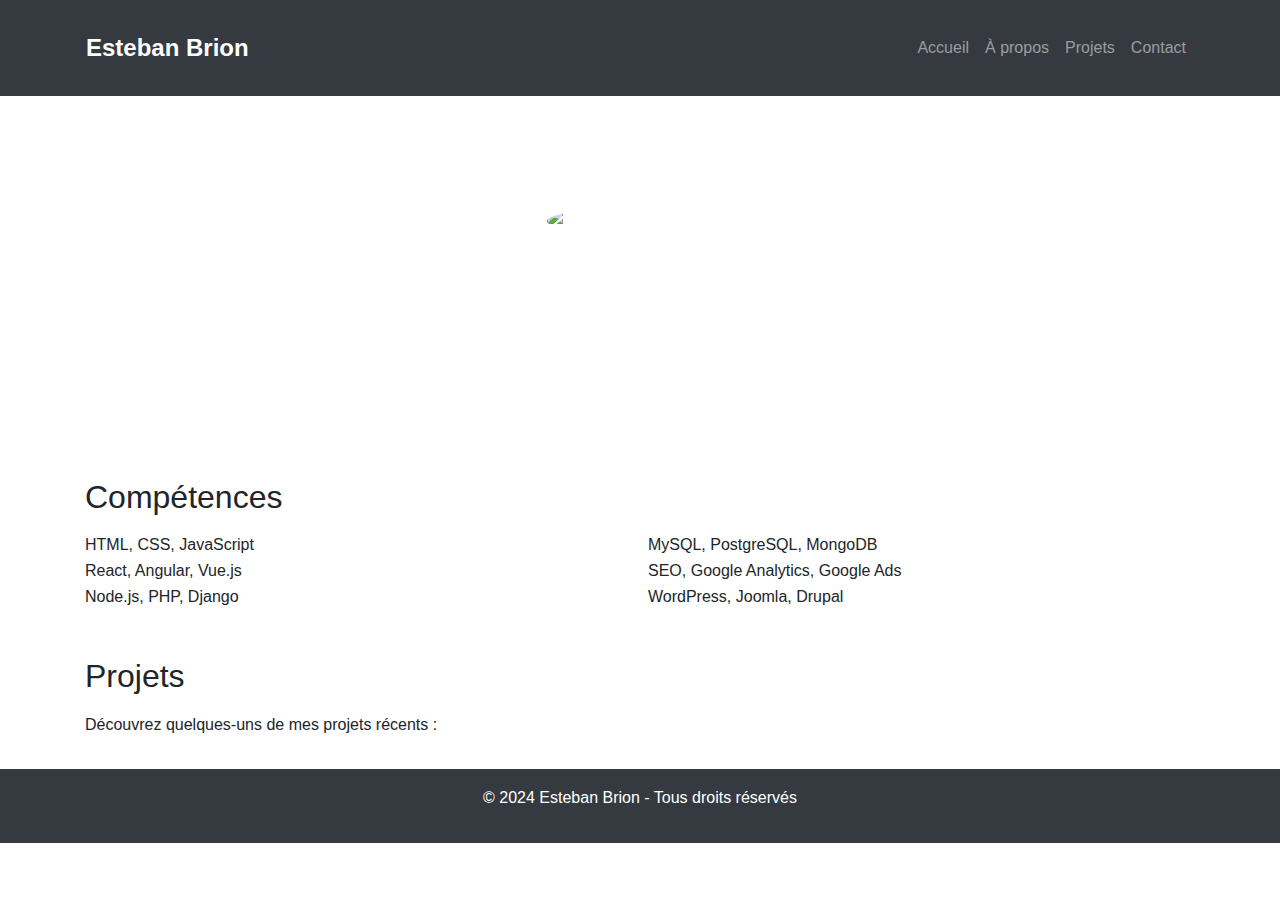
==== index.html @ 4d82ace0 "index update" ====
<!DOCTYPE html>
<html lang="en">
<head>
    <meta charset="UTF-8">
    <meta name="viewport" content="width=device-width, initial-scale=1.0">
    <title>Esteban Brion - Développeur Web & Marketing Digital</title>
    <link rel="stylesheet" href="https://stackpath.bootstrapcdn.com/bootstrap/4.5.2/css/bootstrap.min.css">
    <link rel="stylesheet" href="assets/css/styles.css">
</head>
<body>
    <header class="bg-dark text-white text-center py-3">
        <nav class="navbar navbar-expand-md navbar-dark bg-dark container">
            <a class="navbar-brand" href="index.html">Esteban Brion</a>
            <button class="navbar-toggler" type="button" data-toggle="collapse" data-target="#navbarNav">
                <span class="navbar-toggler-icon"></span>
            </button>
            <div class="collapse navbar-collapse" id="navbarNav">
                <ul class="navbar-nav ml-auto">
                    <li class="nav-item"><a class="nav-link" href="index.html">Accueil</a></li>
                    <li class="nav-item"><a class="nav-link" href="about.html">À propos</a></li>
                    <li class="nav-item"><a class="nav-link" href="projects.html">Projets</a></li>
                    <li class="nav-item"><a class="nav-link" href="contact.html">Contact</a></li>
                </ul>
            </div>
        </nav>
    </header>
    <main class="container mt-5">
        <section id="intro" class="text-center">
            <img src="assets/images/profile.jpg" alt="Photo de Esteban Brion" class="profile-img">
            <h1>Esteban Brion</h1>
            <p class="lead">Développeur Web & Marketing Digital</p>
        </section>
        <section id="skills" class="mt-5">
            <h2>Compétences</h2>
            <ul class="list-unstyled">
                <li>HTML, CSS, JavaScript</li>
                <li>React, Angular, Vue.js</li>
                <li>Node.js, PHP, Django</li>
                <li>MySQL, PostgreSQL, MongoDB</li>
                <li>SEO, Google Analytics, Google Ads</li>
                <li>WordPress, Joomla, Drupal</li>
            </ul>
        </section>
        <section id="projects" class="mt-5">
            <h2>Projets</h2>
            <p>Découvrez quelques-uns de mes projets récents :</p>
            <!-- Ajoutez des cartes de projet ou des liens vers vos projets ici -->
        </section>
    </main>
    <footer class="bg-dark text-white text-center py-3">
        <p>© 2024 Esteban Brion - Tous droits réservés</p>
    </footer>
    <script src="https://code.jquery.com/jquery-3.5.1.slim.min.js"></script>
    <script src="https://cdn.jsdelivr.net/npm/@popperjs/core@2.5.2/dist/umd/popper.min.js"></script>
    <script src="https://stackpath.bootstrapcdn.com/bootstrap/4.5.2/js/bootstrap.min.js"></script>
</body>
</html>
---- assets/css/styles.css ----
body {
    font-family: 'Arial', sans-serif;
    line-height: 1.6;
}

header {
    margin-bottom: 2rem;
}

h1, h2 {
    margin-bottom: 1rem;
}

.navbar-brand {
    font-size: 1.5rem;
    font-weight: bold;
}

#intro {
    background: url('assets/images/profile.jpg') no-repeat center center/cover;
    color: white;
    padding: 4rem 0;
    text-align: center;
}

.profile-img {
    width: 150px;
    height: 150px;
    border-radius: 50%;
    margin-bottom: 20px;
}


#skills ul {
    column-count: 2;
}

#projects .project {
    border: 1px solid #ccc;
    padding: 1rem;
    margin-bottom: 1rem;
}

footer {
    margin-top: 2rem;
}

button {
    background: #333;
    color: #fff;
    border: none;
    padding: 0.5rem 1rem;
    cursor: pointer;
}

button:hover {
    background: #555;
}
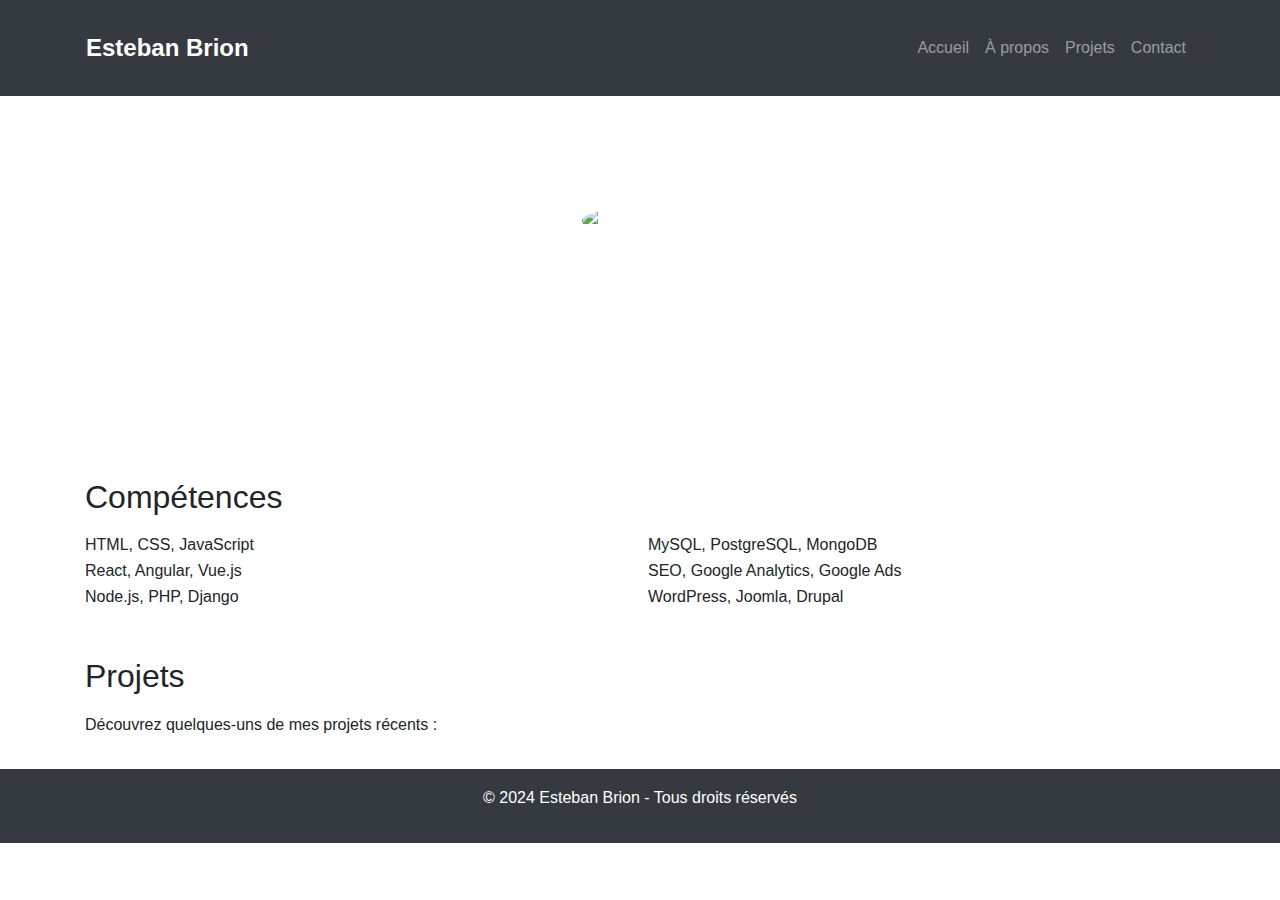
==== commit 6c4d87cd: "Ajout de la photo de profil et ajustement de la taille" ====
--- a/index.html
+++ b/index.html
@@ -26,7 +26,7 @@
     </header>
     <main class="container mt-5">
         <section id="intro" class="text-center">
-            <img src="assets/images/profile.jpg" alt="Photo de Esteban Brion" class="profile-img">
+            <img src="assets/images/profile.jpg" alt="Esteban Brion" class="profile-img">
             <h1>Esteban Brion</h1>
             <p class="lead">Développeur Web & Marketing Digital</p>
         </section>
@@ -52,6 +52,6 @@
     </footer>
     <script src="https://code.jquery.com/jquery-3.5.1.slim.min.js"></script>
     <script src="https://cdn.jsdelivr.net/npm/@popperjs/core@2.5.2/dist/umd/popper.min.js"></script>
-    <script src="https://stackpath.bootstrapcdn.com/bootstrap/4.5.2/js/bootstrap.min.js"></script>
+    <script src="https://stackpath.bootstrap.com/bootstrap/4.5.2/js/bootstrap.min.js"></script>
 </body>
 </html>
--- a/assets/css/styles.css
+++ b/assets/css/styles.css
@@ -17,19 +17,17 @@
 }
 
 #intro {
-    background: url('assets/images/profile.jpg') no-repeat center center/cover;
     color: white;
     padding: 4rem 0;
     text-align: center;
 }
 
 .profile-img {
-    width: 150px;
-    height: 150px;
+    width: 100px;  /* Réduisez la taille de l'image */
+    height: 100px; /* Réduisez la taille de l'image */
     border-radius: 50%;
     margin-bottom: 20px;
 }
-
 
 #skills ul {
     column-count: 2;
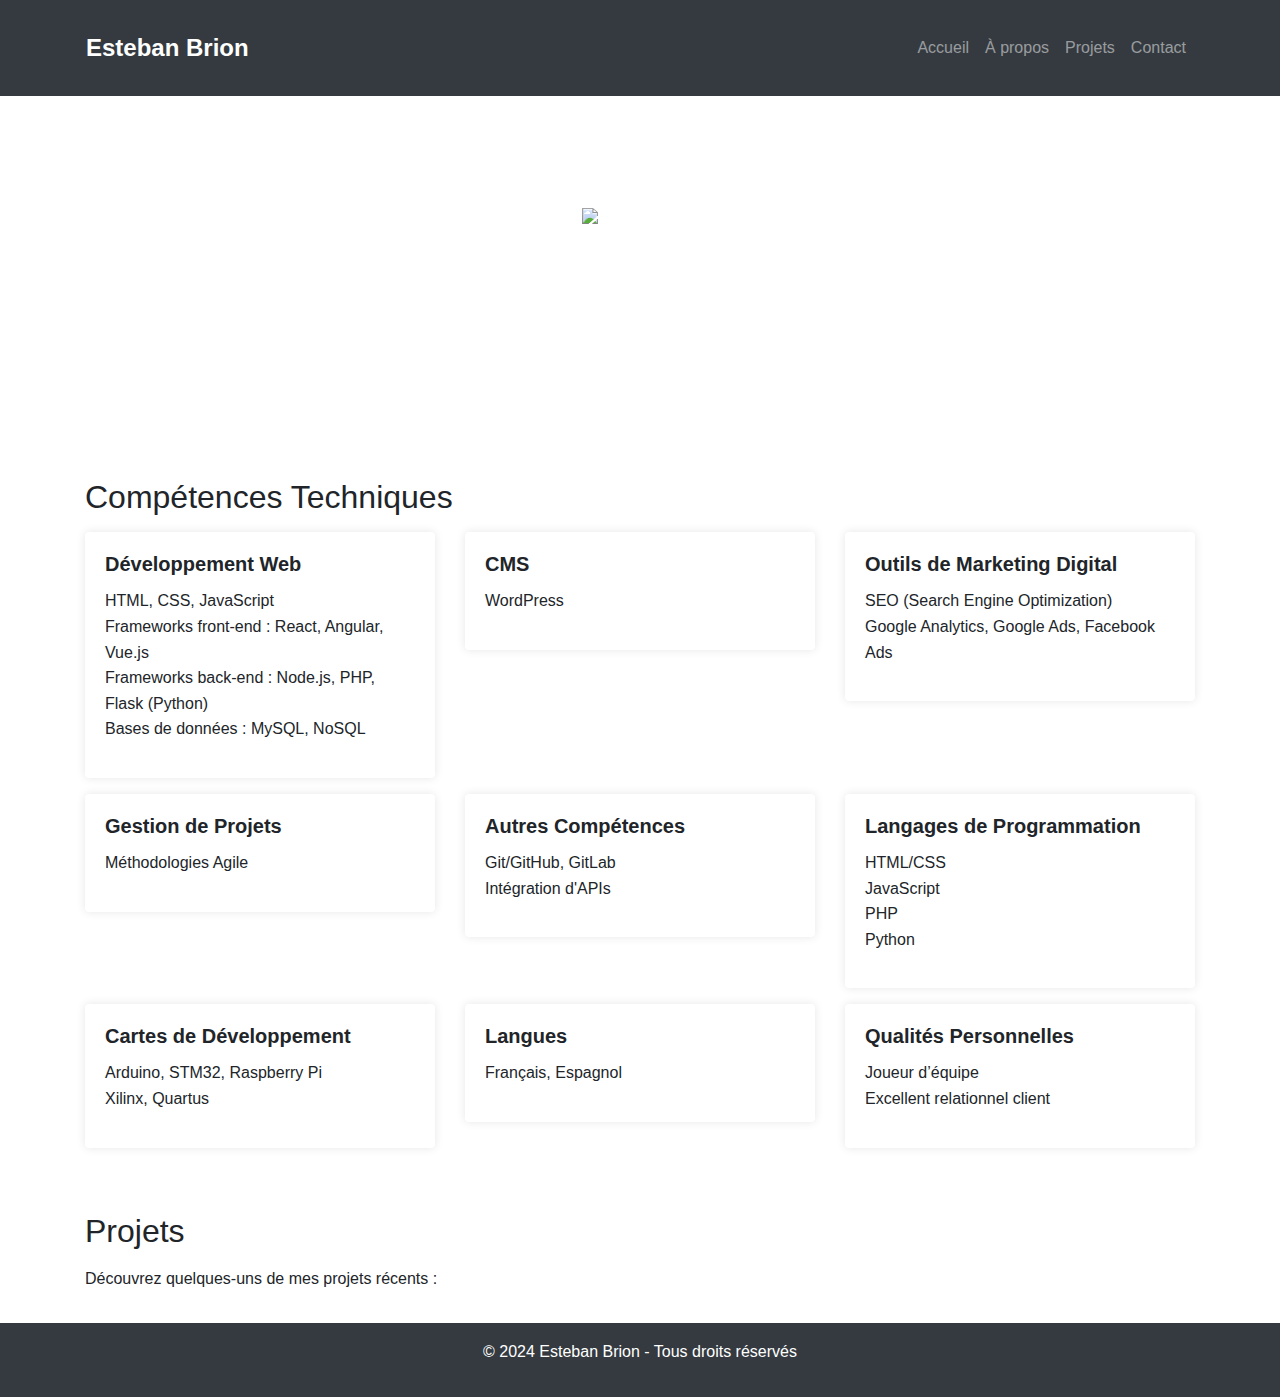
==== commit 6b19805d: "changes" ====
--- a/index.html
+++ b/index.html
@@ -31,15 +31,109 @@
             <p class="lead">Développeur Web & Marketing Digital</p>
         </section>
         <section id="skills" class="mt-5">
-            <h2>Compétences</h2>
-            <ul class="list-unstyled">
-                <li>HTML, CSS, JavaScript</li>
-                <li>React, Angular, Vue.js</li>
-                <li>Node.js, PHP, Django</li>
-                <li>MySQL, PostgreSQL, MongoDB</li>
-                <li>SEO, Google Analytics, Google Ads</li>
-                <li>WordPress, Joomla, Drupal</li>
-            </ul>
+            <h2>Compétences Techniques</h2>
+            <div class="row">
+                <div class="col-md-4 mb-3">
+                    <div class="card">
+                        <div class="card-body">
+                            <h5 class="card-title">Développement Web</h5>
+                            <ul class="list-unstyled">
+                                <li>HTML, CSS, JavaScript</li>
+                                <li>Frameworks front-end : React, Angular, Vue.js</li>
+                                <li>Frameworks back-end : Node.js, PHP, Flask (Python)</li>
+                                <li>Bases de données : MySQL, NoSQL</li>
+                            </ul>
+                        </div>
+                    </div>
+                </div>
+                <div class="col-md-4 mb-3">
+                    <div class="card">
+                        <div class="card-body">
+                            <h5 class="card-title">CMS</h5>
+                            <ul class="list-unstyled">
+                                <li>WordPress</li>
+                            </ul>
+                        </div>
+                    </div>
+                </div>
+                <div class="col-md-4 mb-3">
+                    <div class="card">
+                        <div class="card-body">
+                            <h5 class="card-title">Outils de Marketing Digital</h5>
+                            <ul class="list-unstyled">
+                                <li>SEO (Search Engine Optimization)</li>
+                                <li>Google Analytics, Google Ads, Facebook Ads</li>
+                            </ul>
+                        </div>
+                    </div>
+                </div>
+                <div class="col-md-4 mb-3">
+                    <div class="card">
+                        <div class="card-body">
+                            <h5 class="card-title">Gestion de Projets</h5>
+                            <ul class="list-unstyled">
+                                <li>Méthodologies Agile</li>
+                            </ul>
+                        </div>
+                    </div>
+                </div>
+                <div class="col-md-4 mb-3">
+                    <div class="card">
+                        <div class="card-body">
+                            <h5 class="card-title">Autres Compétences</h5>
+                            <ul class="list-unstyled">
+                                <li>Git/GitHub, GitLab</li>
+                                <li>Intégration d'APIs</li>
+                            </ul>
+                        </div>
+                    </div>
+                </div>
+                <div class="col-md-4 mb-3">
+                    <div class="card">
+                        <div class="card-body">
+                            <h5 class="card-title">Langages de Programmation</h5>
+                            <ul class="list-unstyled">
+                                <li>HTML/CSS</li>
+                                <li>JavaScript</li>
+                                <li>PHP</li>
+                                <li>Python</li>
+                            </ul>
+                        </div>
+                    </div>
+                </div>
+                <div class="col-md-4 mb-3">
+                    <div class="card">
+                        <div class="card-body">
+                            <h5 class="card-title">Cartes de Développement</h5>
+                            <ul class="list-unstyled">
+                                <li>Arduino, STM32, Raspberry Pi</li>
+                                <li>Xilinx, Quartus</li>
+                            </ul>
+                        </div>
+                    </div>
+                </div>
+                <div class="col-md-4 mb-3">
+                    <div class="card">
+                        <div class="card-body">
+                            <h5 class="card-title">Langues</h5>
+                            <ul class="list-unstyled">
+                                <li>Français, Espagnol</li>
+                            </ul>
+                        </div>
+                    </div>
+                </div>
+                <div class="col-md-4 mb-3">
+                    <div class="card">
+                        <div class="card-body">
+                            <h5 class="card-title">Qualités Personnelles</h5>
+                            <ul class="list-unstyled">
+                                <li>Joueur d’équipe</li>
+                                <li>Excellent relationnel client</li>
+                            </ul>
+                        </div>
+                    </div>
+                </div>
+            </div>
         </section>
         <section id="projects" class="mt-5">
             <h2>Projets</h2>
--- a/assets/css/styles.css
+++ b/assets/css/styles.css
@@ -23,20 +23,22 @@
 }
 
 .profile-img {
-    width: 100px;  /* Réduisez la taille de l'image */
-    height: 100px; /* Réduisez la taille de l'image */
-    border-radius: 50%;
+    width: 100px;
+    height: 100px;
     margin-bottom: 20px;
 }
 
-#skills ul {
-    column-count: 2;
+.card {
+    border: none;
+    box-shadow: 0 0 10px rgba(0,0,0,0.1);
 }
 
-#projects .project {
-    border: 1px solid #ccc;
-    padding: 1rem;
-    margin-bottom: 1rem;
+.card-title {
+    font-weight: bold;
+}
+
+#skills {
+    margin-bottom: 2rem;
 }
 
 footer {
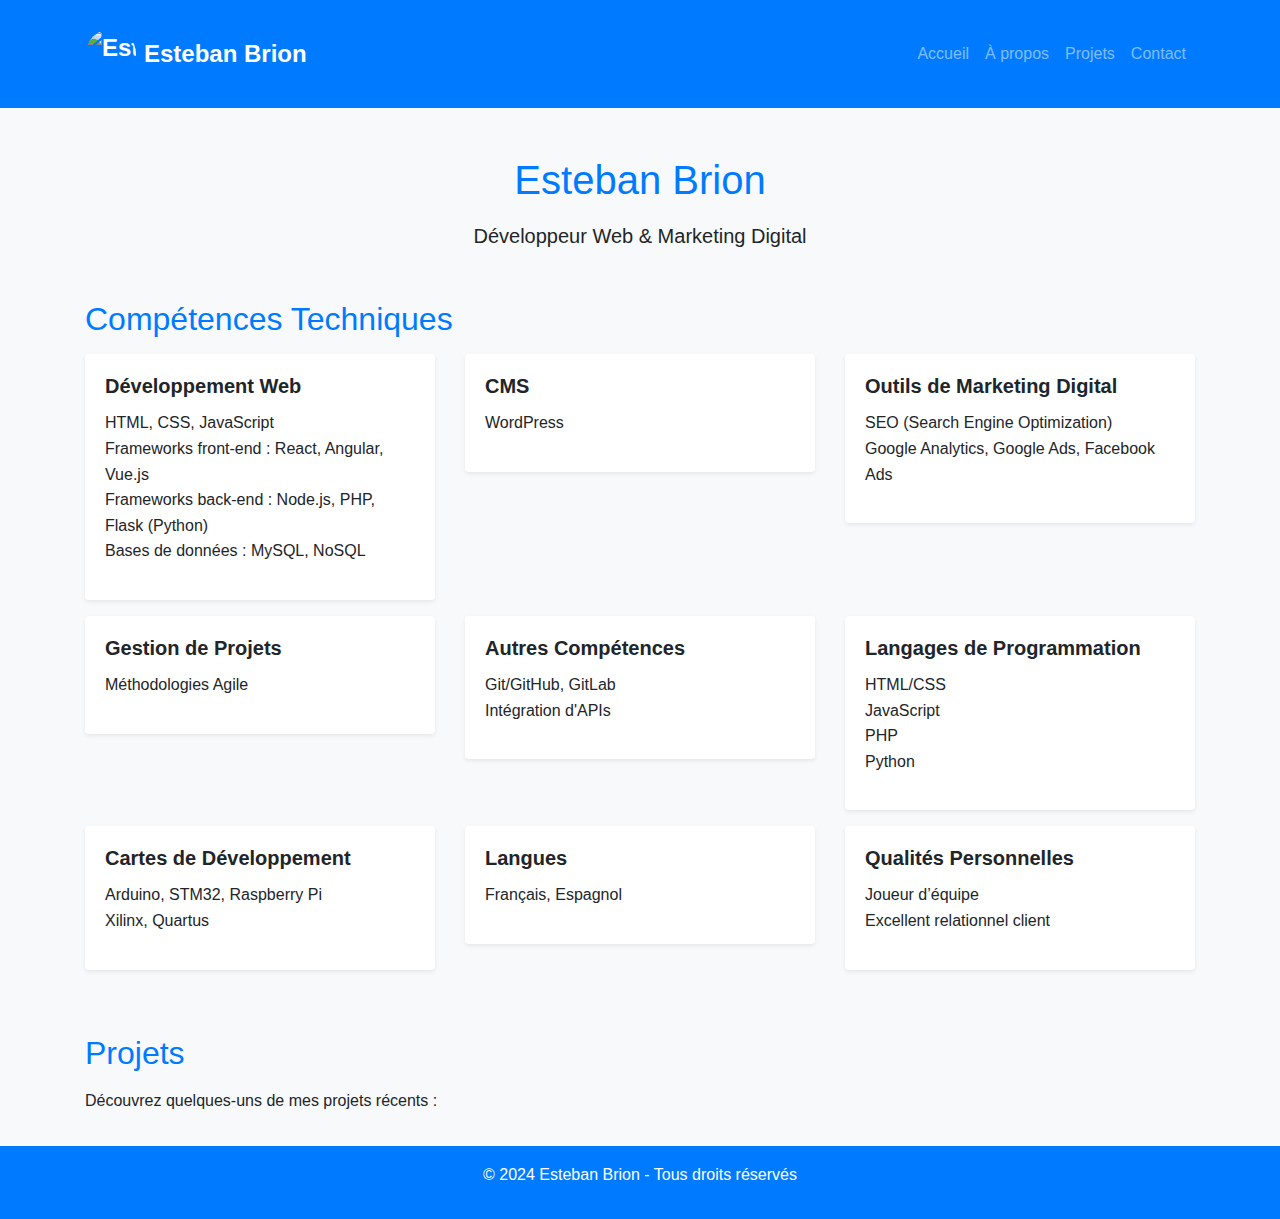
==== commit ddf3e64a: "test visuel" ====
--- a/index.html
+++ b/index.html
@@ -5,12 +5,16 @@
     <meta name="viewport" content="width=device-width, initial-scale=1.0">
     <title>Esteban Brion - Développeur Web & Marketing Digital</title>
     <link rel="stylesheet" href="https://stackpath.bootstrapcdn.com/bootstrap/4.5.2/css/bootstrap.min.css">
+    <link rel="stylesheet" href="https://cdnjs.cloudflare.com/ajax/libs/font-awesome/5.15.3/css/all.min.css">
     <link rel="stylesheet" href="assets/css/styles.css">
 </head>
 <body>
-    <header class="bg-dark text-white text-center py-3">
-        <nav class="navbar navbar-expand-md navbar-dark bg-dark container">
-            <a class="navbar-brand" href="index.html">Esteban Brion</a>
+    <header class="bg-primary text-white text-center py-3">
+        <nav class="navbar navbar-expand-md navbar-dark container">
+            <a class="navbar-brand d-flex align-items-center" href="index.html">
+                <img src="assets/images/profile.jpg" alt="Esteban Brion" class="profile-img-navbar">
+                <span class="ml-2">Esteban Brion</span>
+            </a>
             <button class="navbar-toggler" type="button" data-toggle="collapse" data-target="#navbarNav">
                 <span class="navbar-toggler-icon"></span>
             </button>
@@ -26,7 +30,6 @@
     </header>
     <main class="container mt-5">
         <section id="intro" class="text-center">
-            <img src="assets/images/profile.jpg" alt="Esteban Brion" class="profile-img">
             <h1>Esteban Brion</h1>
             <p class="lead">Développeur Web & Marketing Digital</p>
         </section>
@@ -34,7 +37,7 @@
             <h2>Compétences Techniques</h2>
             <div class="row">
                 <div class="col-md-4 mb-3">
-                    <div class="card">
+                    <div class="card shadow-sm">
                         <div class="card-body">
                             <h5 class="card-title">Développement Web</h5>
                             <ul class="list-unstyled">
@@ -47,7 +50,7 @@
                     </div>
                 </div>
                 <div class="col-md-4 mb-3">
-                    <div class="card">
+                    <div class="card shadow-sm">
                         <div class="card-body">
                             <h5 class="card-title">CMS</h5>
                             <ul class="list-unstyled">
@@ -57,7 +60,7 @@
                     </div>
                 </div>
                 <div class="col-md-4 mb-3">
-                    <div class="card">
+                    <div class="card shadow-sm">
                         <div class="card-body">
                             <h5 class="card-title">Outils de Marketing Digital</h5>
                             <ul class="list-unstyled">
@@ -68,7 +71,7 @@
                     </div>
                 </div>
                 <div class="col-md-4 mb-3">
-                    <div class="card">
+                    <div class="card shadow-sm">
                         <div class="card-body">
                             <h5 class="card-title">Gestion de Projets</h5>
                             <ul class="list-unstyled">
@@ -78,7 +81,7 @@
                     </div>
                 </div>
                 <div class="col-md-4 mb-3">
-                    <div class="card">
+                    <div class="card shadow-sm">
                         <div class="card-body">
                             <h5 class="card-title">Autres Compétences</h5>
                             <ul class="list-unstyled">
@@ -89,7 +92,7 @@
                     </div>
                 </div>
                 <div class="col-md-4 mb-3">
-                    <div class="card">
+                    <div class="card shadow-sm">
                         <div class="card-body">
                             <h5 class="card-title">Langages de Programmation</h5>
                             <ul class="list-unstyled">
@@ -102,7 +105,7 @@
                     </div>
                 </div>
                 <div class="col-md-4 mb-3">
-                    <div class="card">
+                    <div class="card shadow-sm">
                         <div class="card-body">
                             <h5 class="card-title">Cartes de Développement</h5>
                             <ul class="list-unstyled">
@@ -113,7 +116,7 @@
                     </div>
                 </div>
                 <div class="col-md-4 mb-3">
-                    <div class="card">
+                    <div class="card shadow-sm">
                         <div class="card-body">
                             <h5 class="card-title">Langues</h5>
                             <ul class="list-unstyled">
@@ -123,7 +126,7 @@
                     </div>
                 </div>
                 <div class="col-md-4 mb-3">
-                    <div class="card">
+                    <div class="card shadow-sm">
                         <div class="card-body">
                             <h5 class="card-title">Qualités Personnelles</h5>
                             <ul class="list-unstyled">
@@ -141,11 +144,11 @@
             <!-- Ajoutez des cartes de projet ou des liens vers vos projets ici -->
         </section>
     </main>
-    <footer class="bg-dark text-white text-center py-3">
+    <footer class="bg-primary text-white text-center py-3">
         <p>© 2024 Esteban Brion - Tous droits réservés</p>
     </footer>
     <script src="https://code.jquery.com/jquery-3.5.1.slim.min.js"></script>
     <script src="https://cdn.jsdelivr.net/npm/@popperjs/core@2.5.2/dist/umd/popper.min.js"></script>
-    <script src="https://stackpath.bootstrap.com/bootstrap/4.5.2/js/bootstrap.min.js"></script>
+    <script src="https://stackpath.bootstrapcdn.com/bootstrap/4.5.2/js/bootstrap.min.js"></script>
 </body>
 </html>
--- a/assets/css/styles.css
+++ b/assets/css/styles.css
@@ -1,14 +1,17 @@
 body {
     font-family: 'Arial', sans-serif;
     line-height: 1.6;
+    background-color: #f8f9fa;
 }
 
 header {
     margin-bottom: 2rem;
+    background-color: #007bff; /* Couleur principale */
 }
 
 h1, h2 {
     margin-bottom: 1rem;
+    color: #007bff; /* Couleur principale */
 }
 
 .navbar-brand {
@@ -16,16 +19,10 @@
     font-weight: bold;
 }
 
-#intro {
-    color: white;
-    padding: 4rem 0;
-    text-align: center;
-}
-
-.profile-img {
-    width: 100px;
-    height: 100px;
-    margin-bottom: 20px;
+.navbar-brand .profile-img-navbar {
+    width: 50px;
+    height: 50px;
+    border-radius: 50%;
 }
 
 .card {
@@ -37,22 +34,23 @@
     font-weight: bold;
 }
 
-#skills {
+#skills, #projects {
     margin-bottom: 2rem;
 }
 
 footer {
     margin-top: 2rem;
+    background-color: #007bff; /* Couleur principale */
 }
 
-button {
-    background: #333;
+button, .btn {
+    background: #007bff;
     color: #fff;
     border: none;
     padding: 0.5rem 1rem;
     cursor: pointer;
 }
 
-button:hover {
-    background: #555;
+button:hover, .btn:hover {
+    background: #0056b3;
 }
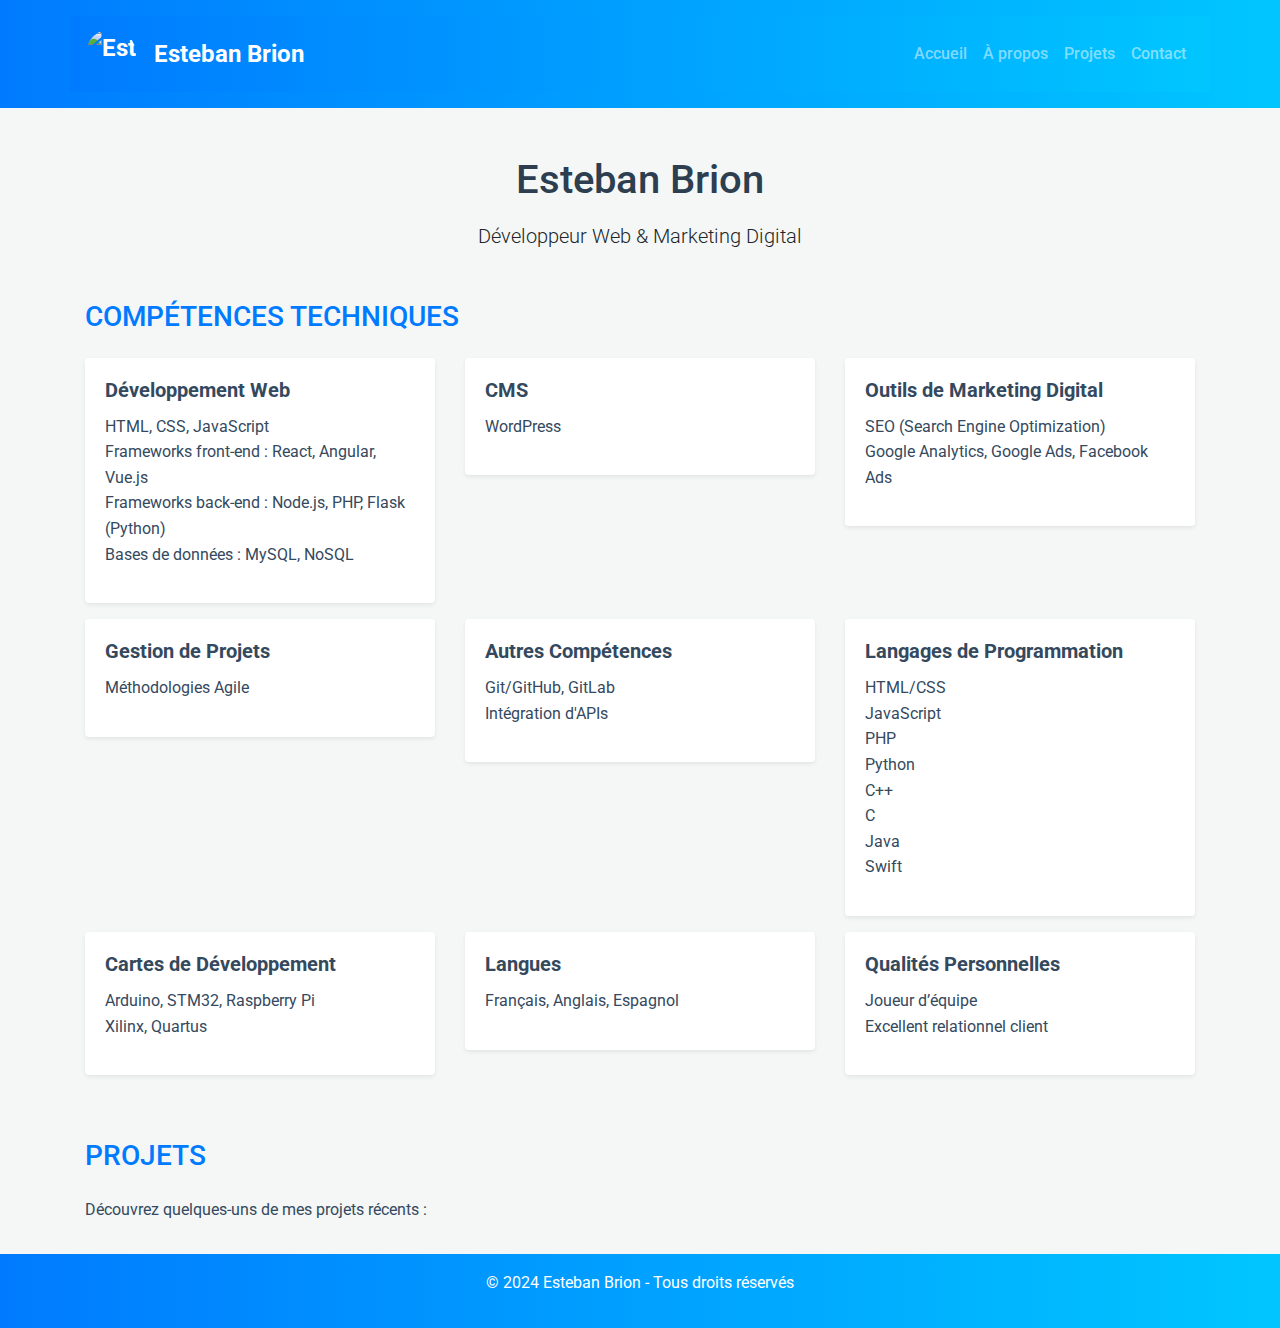
==== commit 25e102ba: "push 4 projet" ====
--- a/index.html
+++ b/index.html
@@ -3,13 +3,14 @@
 <head>
     <meta charset="UTF-8">
     <meta name="viewport" content="width=device-width, initial-scale=1.0">
-    <title>Esteban Brion - Développeur Web & Marketing Digital</title>
+    <title>Esteban Brion - Développeur Logiciel</title>
+    <link href="https://fonts.googleapis.com/css2?family=Roboto:wght@400;500;700&display=swap" rel="stylesheet">
     <link rel="stylesheet" href="https://stackpath.bootstrapcdn.com/bootstrap/4.5.2/css/bootstrap.min.css">
     <link rel="stylesheet" href="https://cdnjs.cloudflare.com/ajax/libs/font-awesome/5.15.3/css/all.min.css">
     <link rel="stylesheet" href="assets/css/styles.css">
 </head>
 <body>
-    <header class="bg-primary text-white text-center py-3">
+    <header class="text-white text-center py-3">
         <nav class="navbar navbar-expand-md navbar-dark container">
             <a class="navbar-brand d-flex align-items-center" href="index.html">
                 <img src="assets/images/profile.jpg" alt="Esteban Brion" class="profile-img-navbar">
@@ -34,7 +35,7 @@
             <p class="lead">Développeur Web & Marketing Digital</p>
         </section>
         <section id="skills" class="mt-5">
-            <h2>Compétences Techniques</h2>
+            <h2 class="section-title">Compétences Techniques</h2>
             <div class="row">
                 <div class="col-md-4 mb-3">
                     <div class="card shadow-sm">
@@ -100,6 +101,10 @@
                                 <li>JavaScript</li>
                                 <li>PHP</li>
                                 <li>Python</li>
+                                <li>C++</li>
+                                <li>C</li>
+                                <li>Java</li>
+                                <li>Swift</li>
                             </ul>
                         </div>
                     </div>
@@ -120,7 +125,7 @@
                         <div class="card-body">
                             <h5 class="card-title">Langues</h5>
                             <ul class="list-unstyled">
-                                <li>Français, Espagnol</li>
+                                <li>Français, Anglais, Espagnol</li>
                             </ul>
                         </div>
                     </div>
@@ -139,7 +144,7 @@
             </div>
         </section>
         <section id="projects" class="mt-5">
-            <h2>Projets</h2>
+            <h2 class="section-title">Projets</h2>
             <p>Découvrez quelques-uns de mes projets récents :</p>
             <!-- Ajoutez des cartes de projet ou des liens vers vos projets ici -->
         </section>
@@ -149,6 +154,6 @@
     </footer>
     <script src="https://code.jquery.com/jquery-3.5.1.slim.min.js"></script>
     <script src="https://cdn.jsdelivr.net/npm/@popperjs/core@2.5.2/dist/umd/popper.min.js"></script>
-    <script src="https://stackpath.bootstrapcdn.com/bootstrap/4.5.2/js/bootstrap.min.js"></script>
+    <script src="https://stackpath.bootstrap.com/bootstrap/4.5.2/js/bootstrap.min.js"></script>
 </body>
 </html>
--- a/assets/css/styles.css
+++ b/assets/css/styles.css
@@ -1,56 +1,90 @@
+@import url('https://fonts.googleapis.com/css2?family=Roboto:wght@400;500;700&display=swap');
+
 body {
-    font-family: 'Arial', sans-serif;
+    font-family: 'Roboto', sans-serif;
     line-height: 1.6;
-    background-color: #f8f9fa;
+    background-color: #f4f7f6;
 }
 
 header {
     margin-bottom: 2rem;
-    background-color: #007bff; /* Couleur principale */
+    background: linear-gradient(90deg, #007bff 0%, #00c6ff 100%); /* Couleur primaire avec dégradé */
 }
 
 h1, h2 {
     margin-bottom: 1rem;
-    color: #007bff; /* Couleur principale */
+    color: #2c3e50; /* Couleur du texte principal */
+}
+
+.navbar {
+    background: linear-gradient(90deg, #007bff 0%, #00c6ff 100%) !important; /* Appliquer le dégradé à la barre de navigation */
 }
 
 .navbar-brand {
     font-size: 1.5rem;
     font-weight: bold;
+    display: flex;
+    align-items: center;
 }
 
 .navbar-brand .profile-img-navbar {
     width: 50px;
     height: 50px;
     border-radius: 50%;
+    margin-right: 10px;
+    object-fit: cover; /* Pour redimensionner correctement l'image */
+}
+
+.navbar-nav .nav-link {
+    color: #ecf0f1;
+    font-weight: 500;
+}
+
+.navbar-nav .nav-link:hover {
+    color: #bdc3c7;
 }
 
 .card {
     border: none;
-    box-shadow: 0 0 10px rgba(0,0,0,0.1);
+    box-shadow: 0 4px 8px rgba(0, 0, 0, 0.1);
+    transition: transform 0.2s ease;
+}
+
+.card:hover {
+    transform: translateY(-5px);
 }
 
 .card-title {
     font-weight: bold;
+    color: #34495e;
+}
+
+.section-title {
+    color: #007bff; /* Couleur secondaire */
+    text-transform: uppercase;
+    margin-bottom: 1.5rem;
+    font-size: 1.75rem;
 }
 
 #skills, #projects {
     margin-bottom: 2rem;
+    color: #34495e; /* Couleur du texte des sections */
 }
 
 footer {
     margin-top: 2rem;
-    background-color: #007bff; /* Couleur principale */
+    background: linear-gradient(90deg, #007bff 0%, #00c6ff 100%); /* Couleur primaire avec dégradé */
 }
 
 button, .btn {
-    background: #007bff;
+    background: #007bff; /* Couleur secondaire */
     color: #fff;
     border: none;
     padding: 0.5rem 1rem;
     cursor: pointer;
+    transition: background 0.3s ease;
 }
 
 button:hover, .btn:hover {
-    background: #0056b3;
+    background: #1a639a;
 }
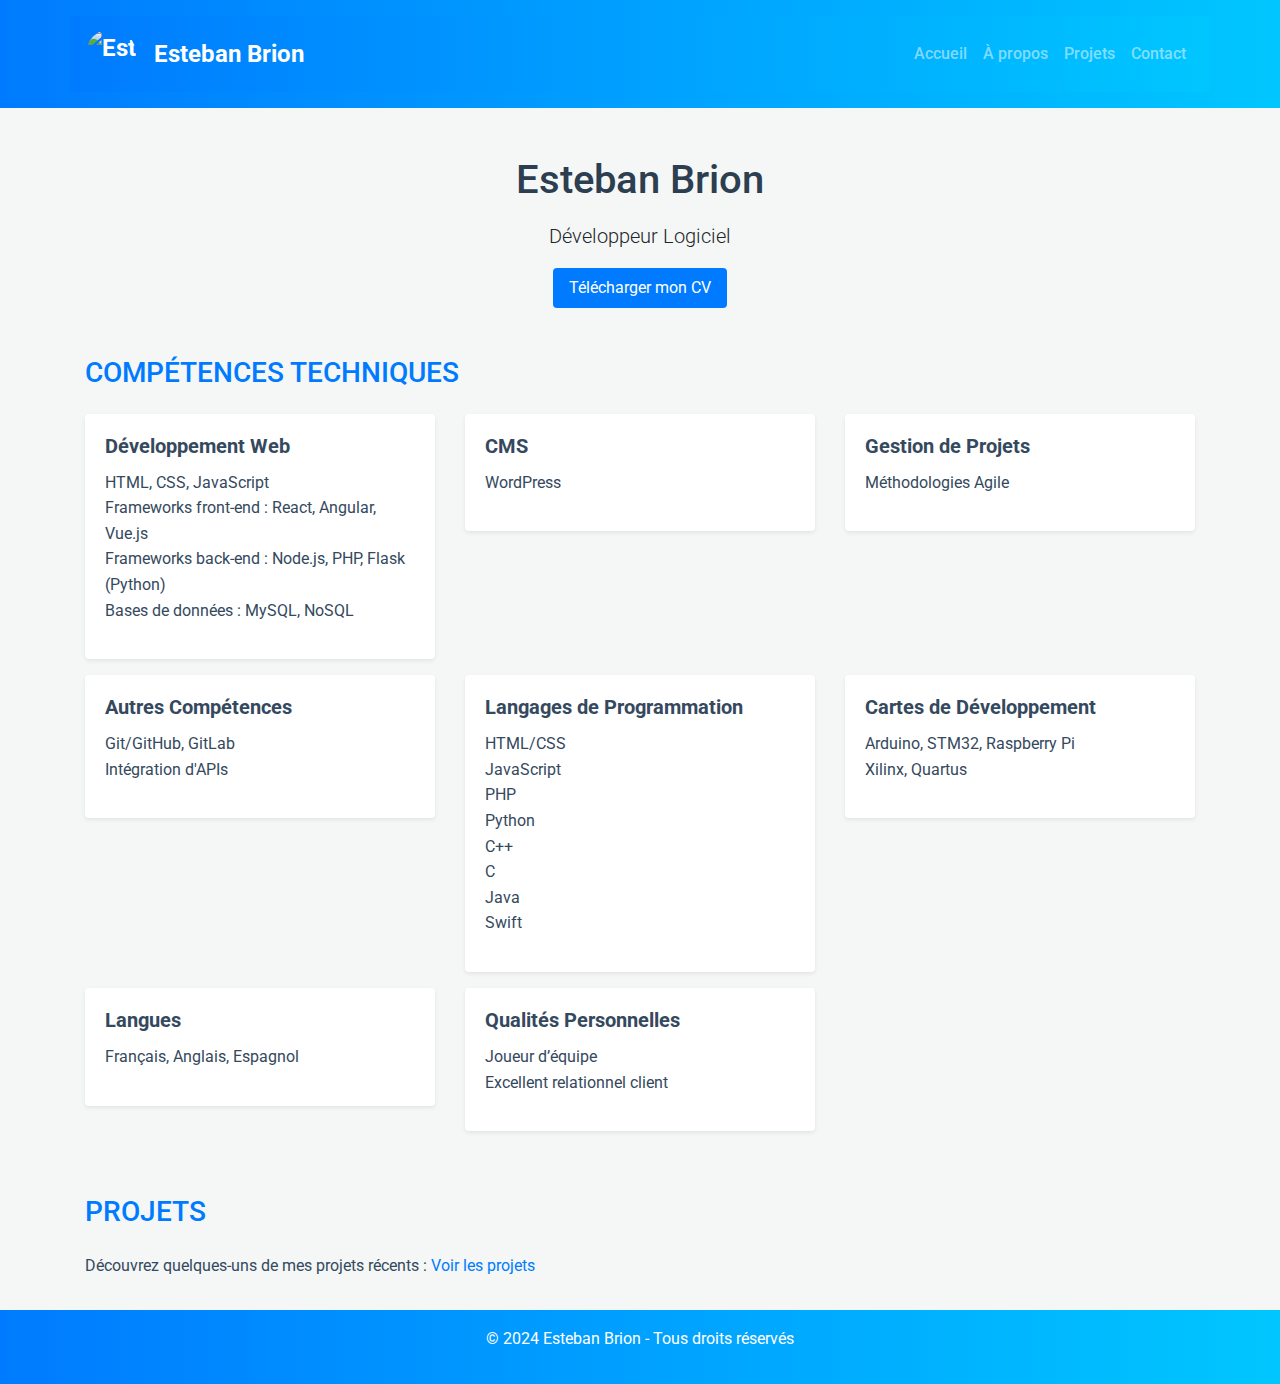
==== commit 8db194cd: "cv added" ====
--- a/index.html
+++ b/index.html
@@ -32,7 +32,8 @@
     <main class="container mt-5">
         <section id="intro" class="text-center">
             <h1>Esteban Brion</h1>
-            <p class="lead">Développeur Web & Marketing Digital</p>
+            <p class="lead">Développeur Logiciel</p>
+            <a href="assets/documents/CV_Esteban_Brion.pdf" class="btn btn-primary" download>Télécharger mon CV</a>
         </section>
         <section id="skills" class="mt-5">
             <h2 class="section-title">Compétences Techniques</h2>
@@ -56,17 +57,6 @@
                             <h5 class="card-title">CMS</h5>
                             <ul class="list-unstyled">
                                 <li>WordPress</li>
-                            </ul>
-                        </div>
-                    </div>
-                </div>
-                <div class="col-md-4 mb-3">
-                    <div class="card shadow-sm">
-                        <div class="card-body">
-                            <h5 class="card-title">Outils de Marketing Digital</h5>
-                            <ul class="list-unstyled">
-                                <li>SEO (Search Engine Optimization)</li>
-                                <li>Google Analytics, Google Ads, Facebook Ads</li>
                             </ul>
                         </div>
                     </div>
@@ -145,7 +135,7 @@
         </section>
         <section id="projects" class="mt-5">
             <h2 class="section-title">Projets</h2>
-            <p>Découvrez quelques-uns de mes projets récents :</p>
+            <p>Découvrez quelques-uns de mes projets récents : <a href="projects.html">Voir les projets</a></p>
             <!-- Ajoutez des cartes de projet ou des liens vers vos projets ici -->
         </section>
     </main>
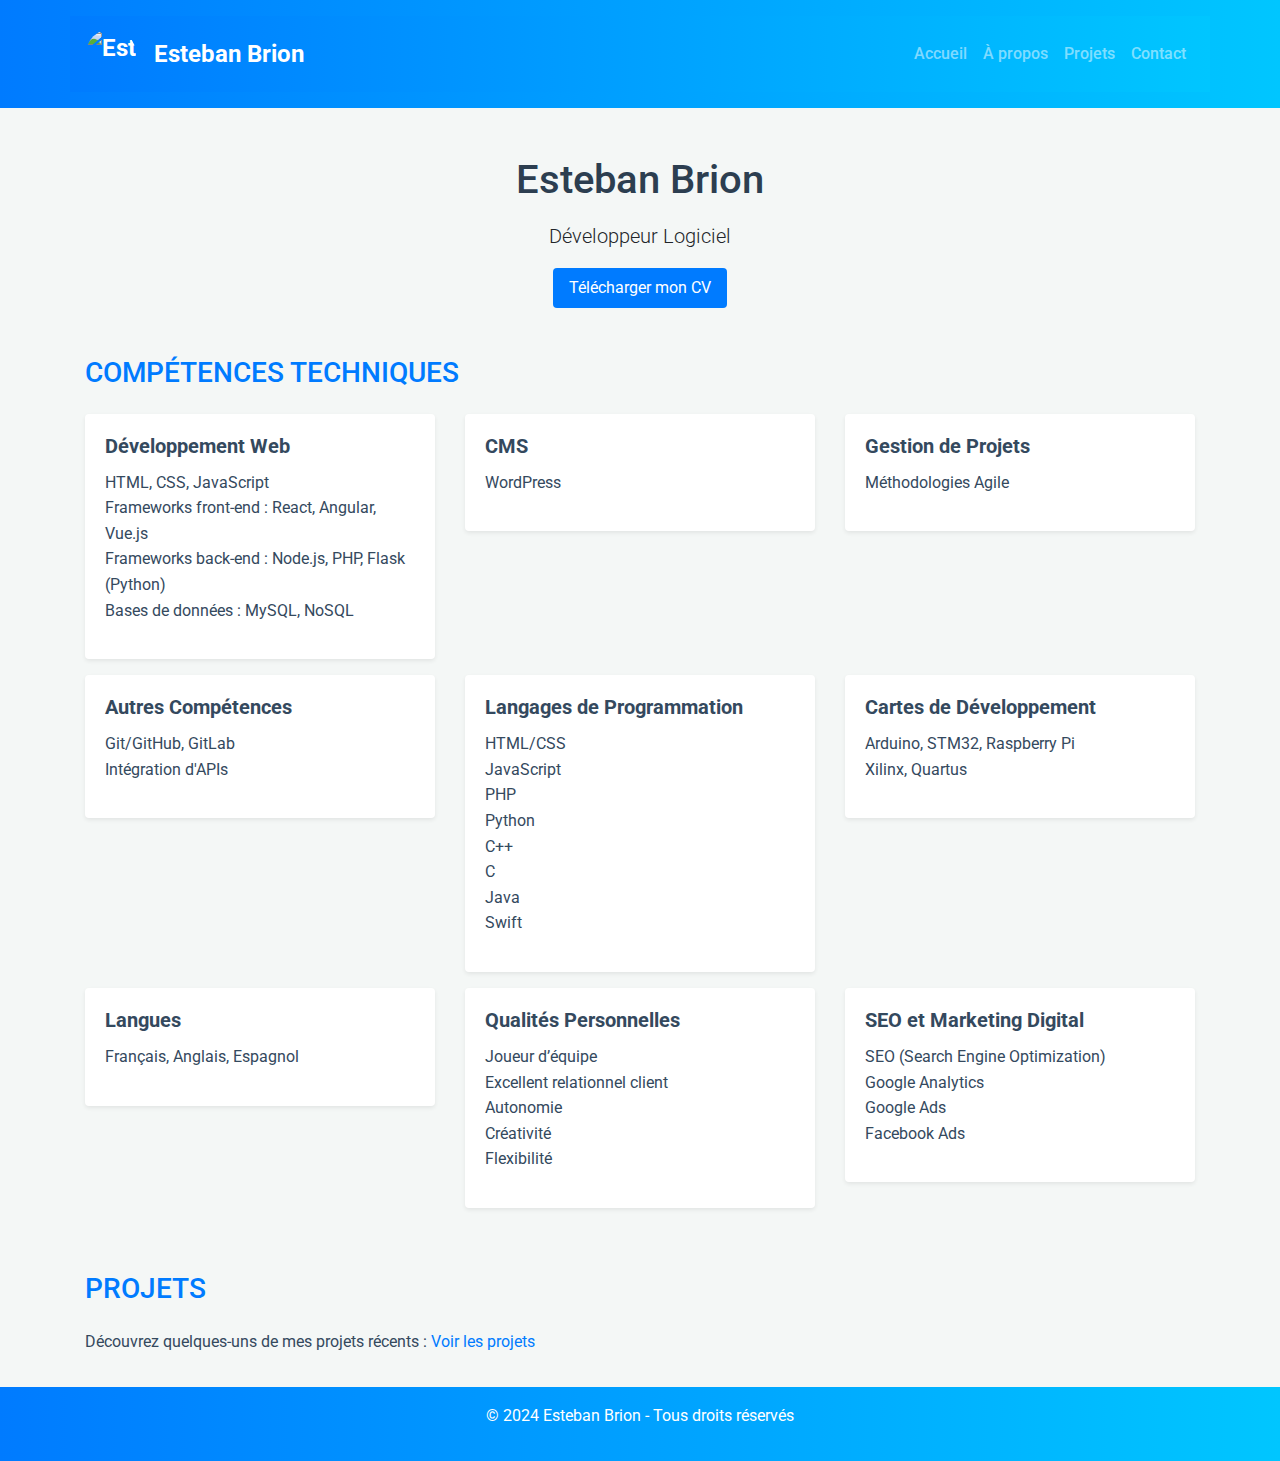
==== commit 5b36a64b: "Push final" ====
--- a/index.html
+++ b/index.html
@@ -10,13 +10,13 @@
     <link rel="stylesheet" href="assets/css/styles.css">
 </head>
 <body>
-    <header class="text-white text-center py-3">
+    <header class="text-white text-center py-3 bg-primary">
         <nav class="navbar navbar-expand-md navbar-dark container">
             <a class="navbar-brand d-flex align-items-center" href="index.html">
                 <img src="assets/images/profile.jpg" alt="Esteban Brion" class="profile-img-navbar">
                 <span class="ml-2">Esteban Brion</span>
             </a>
-            <button class="navbar-toggler" type="button" data-toggle="collapse" data-target="#navbarNav">
+            <button class="navbar-toggler" type="button" data-toggle="collapse" data-target="#navbarNav" aria-controls="navbarNav" aria-expanded="false" aria-label="Toggle navigation">
                 <span class="navbar-toggler-icon"></span>
             </button>
             <div class="collapse navbar-collapse" id="navbarNav">
@@ -127,6 +127,22 @@
                             <ul class="list-unstyled">
                                 <li>Joueur d’équipe</li>
                                 <li>Excellent relationnel client</li>
+                                <li>Autonomie</li>
+                                <li>Créativité</li>
+                                <li>Flexibilité</li>
+                            </ul>
+                        </div>
+                    </div>
+                </div>
+                <div class="col-md-4 mb-3">
+                    <div class="card shadow-sm">
+                        <div class="card-body">
+                            <h5 class="card-title">SEO et Marketing Digital</h5>
+                            <ul class="list-unstyled">
+                                <li>SEO (Search Engine Optimization)</li>
+                                <li>Google Analytics</li>
+                                <li>Google Ads</li>
+                                <li>Facebook Ads</li>
                             </ul>
                         </div>
                     </div>
